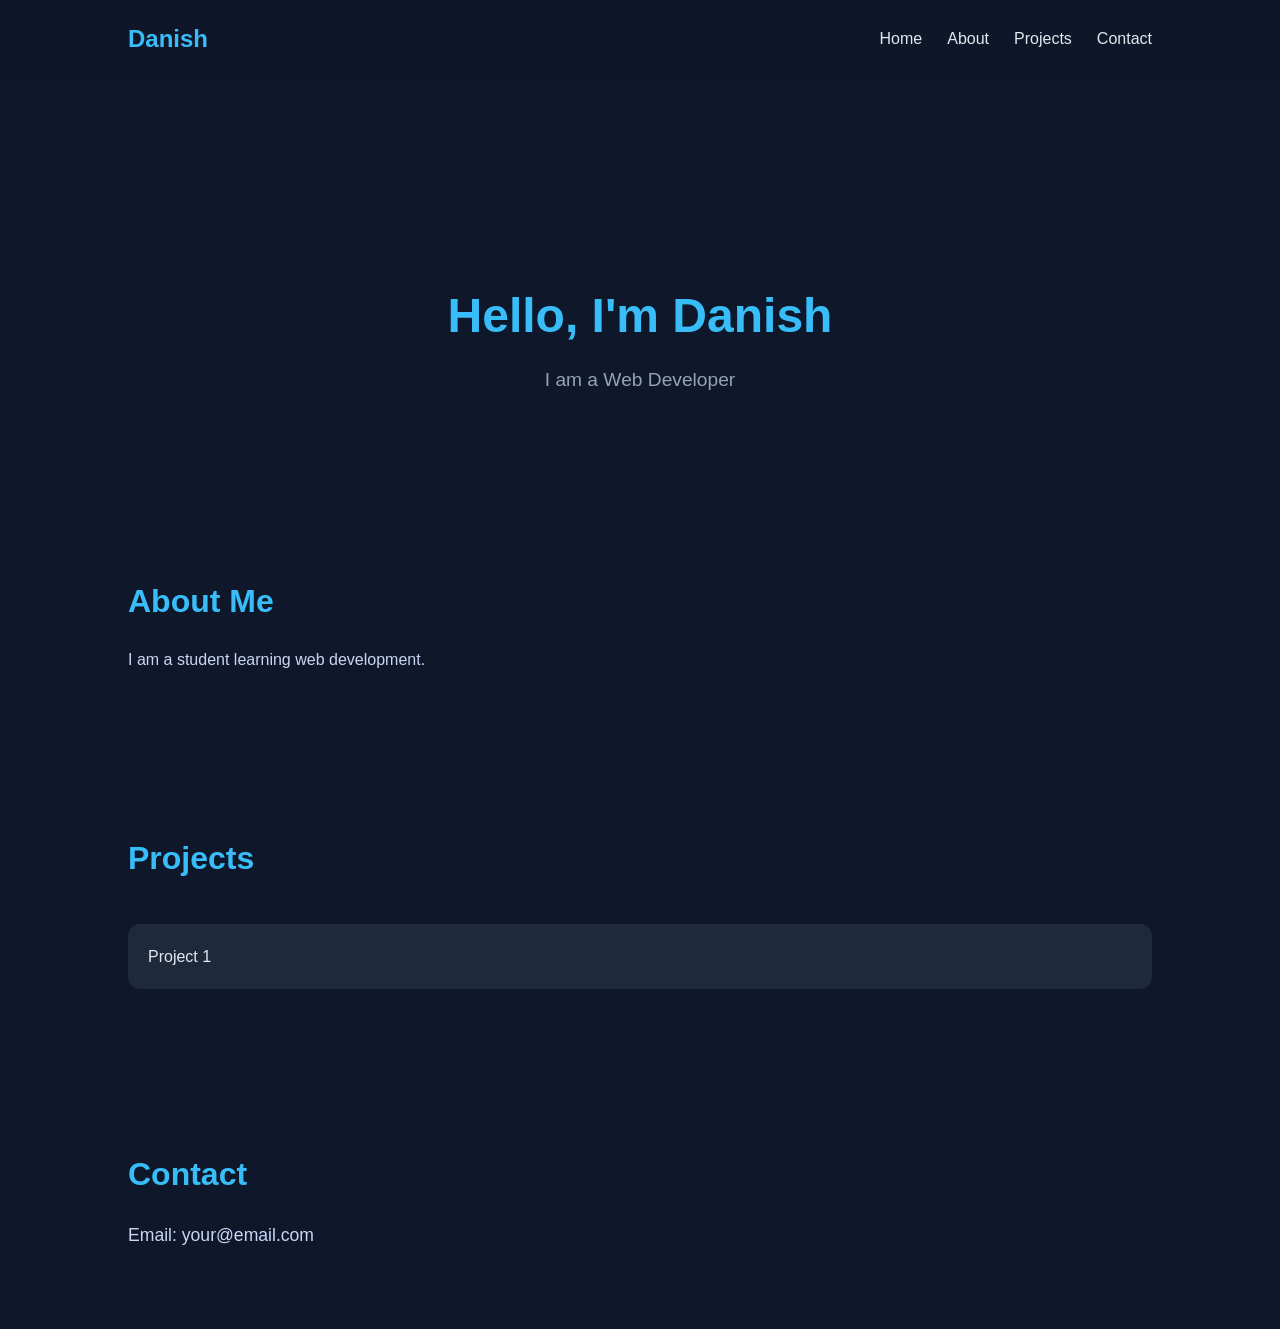
==== portfolio-website/index.html @ 6285f58d "First commit" ====
<!doctype html>
<html lang="en">
  <head>
    <title>My Portfolio</title>
    <link rel="stylesheet" href="style.css" />
  </head>
  <body>
    <nav>
      <h2>Danish</h2>
      <ul>
        <li>Home</li>
        <li>About</li>
        <li>Projects</li>
        <li>Contact</li>
      </ul>
    </nav>

    <section class="hero">
      <h1>Hello, I'm Danish</h1>
      <p>I am a Web Developer</p>
    </section>
  </body>
</html>
<section id="about">
  <h2>About Me</h2>
  <p>I am a student learning web development.</p>
</section>

<section id="projects">
  <h2>Projects</h2>
  <div class="project">Project 1</div>
</section>

<section id="contact">
  <h2>Contact</h2>
  <p>Email: your@email.com</p>
</section>
<meta name="description" content="My portfolio website" />
<meta name="keywords" content="web developer, portfolio" />
---- portfolio-website/style.css ----
body {
  margin: 0;
  font-family: Arial;
  background: #0f172a;
  color: white;
}

nav {
  display: flex;
  justify-content: space-between;
  padding: 20px;
}

.hero {
  text-align: center;
  margin-top: 100px;
}
/* Reset */
* {
  margin: 0;
  padding: 0;
  box-sizing: border-box;
}

/* Body */
body {
  font-family: "Segoe UI", sans-serif;
  background: #0f172a;
  color: #e2e8f0;
  line-height: 1.6;
}

/* Navbar */
nav {
  display: flex;
  justify-content: space-between;
  align-items: center;
  padding: 20px 10%;
  background: rgba(15, 23, 42, 0.8);
  backdrop-filter: blur(10px);
  position: sticky;
  top: 0;
}

nav h2 {
  color: #38bdf8;
}

nav ul {
  display: flex;
  list-style: none;
  gap: 25px;
}

nav ul li {
  cursor: pointer;
  transition: 0.3s;
}

nav ul li:hover {
  color: #38bdf8;
}

/* Hero Section */
.hero {
  text-align: center;
  padding: 100px 20px;
}

.hero h1 {
  font-size: 3rem;
  color: #38bdf8;
}

.hero p {
  margin-top: 10px;
  font-size: 1.2rem;
  color: #94a3b8;
}

/* Sections General */
section {
  padding: 80px 10%;
}

section h2 {
  font-size: 2rem;
  margin-bottom: 20px;
  color: #38bdf8;
}

/* About Section */
#about p {
  max-width: 600px;
  color: #cbd5f5;
}

/* Projects Section */
#projects {
  display: flex;
  flex-direction: column;
  gap: 20px;
}

.project {
  background: #1e293b;
  padding: 20px;
  border-radius: 12px;
  transition: 0.3s;
}

.project:hover {
  transform: translateY(-5px);
  background: #334155;
}

/* Contact Section */
#contact p {
  font-size: 1.1rem;
  color: #cbd5f5;
}

/* Responsive */
@media (max-width: 768px) {
  nav {
    flex-direction: column;
    gap: 10px;
  }

  .hero h1 {
    font-size: 2rem;
  }

  section {
    padding: 50px 5%;
  }
}
@media (max-width: 768px) {
  nav {
    flex-direction: column;
  }
}
/* ===== MOBILE OPTIMIZATION ===== */
@media (max-width: 768px) {
  /* Navbar */
  nav {
    flex-direction: column;
    align-items: center;
    padding: 15px 5%;
    gap: 10px;
  }

  nav h2 {
    font-size: 1.5rem;
  }

  nav ul {
    flex-direction: column;
    gap: 10px;
    align-items: center;
  }

  /* Hero Section */
  .hero {
    padding: 60px 15px;
  }

  .hero h1 {
    font-size: 2rem;
    line-height: 1.3;
  }

  .hero p {
    font-size: 1rem;
  }

  /* Sections */
  section {
    padding: 50px 5%;
  }

  section h2 {
    font-size: 1.6rem;
    text-align: center;
  }

  /* About */
  #about p {
    text-align: center;
    font-size: 0.95rem;
  }

  /* Projects */
  #projects {
    gap: 15px;
  }

  .project {
    padding: 15px;
    font-size: 0.95rem;
  }

  /* Contact */
  #contact {
    text-align: center;
  }

  #contact p {
    font-size: 1rem;
  }
}
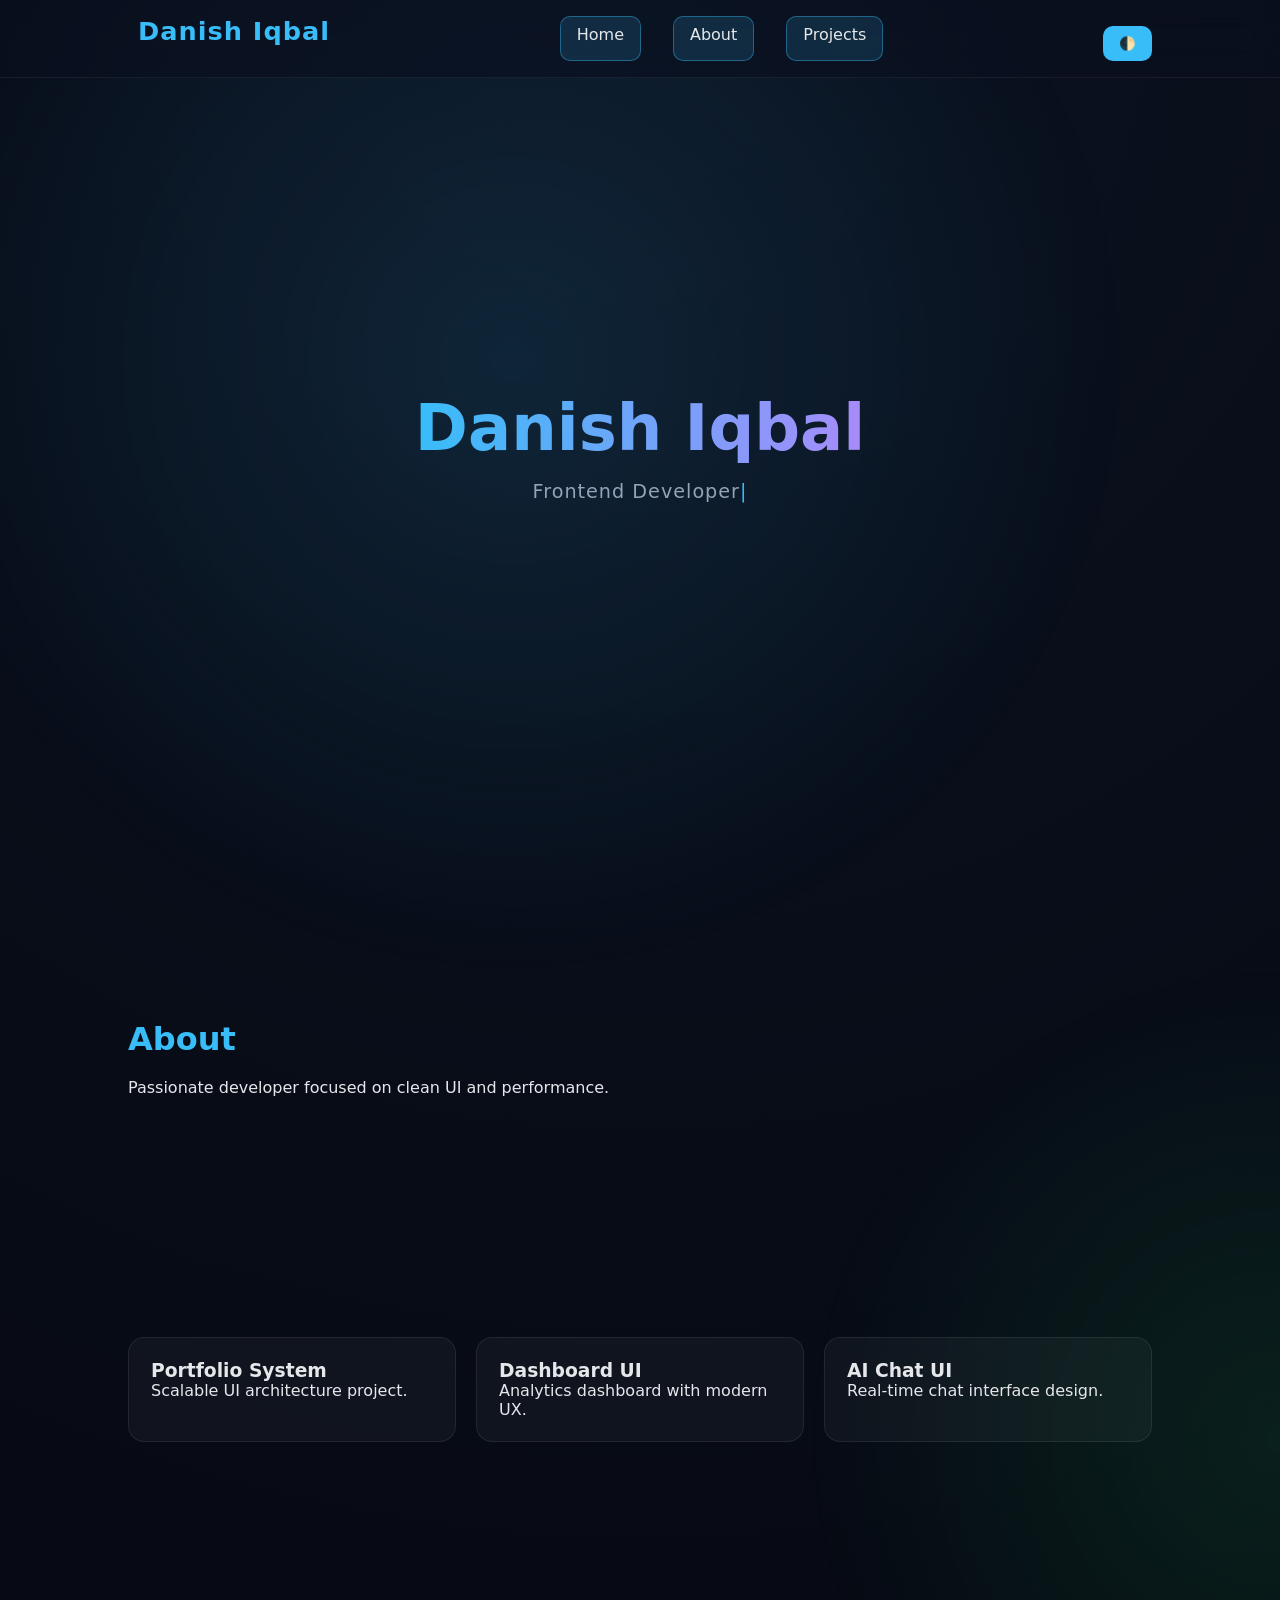
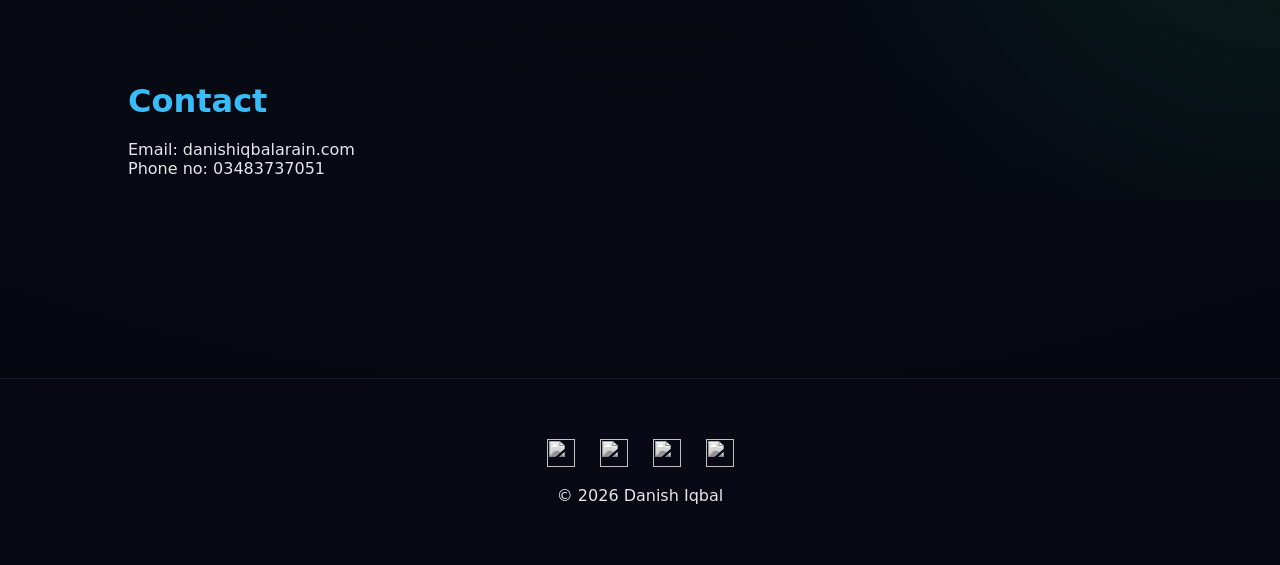
==== commit 463544d8: "Improved UI: premium design, animations, footer update" ====
--- a/portfolio-website/index.html
+++ b/portfolio-website/index.html
@@ -6,34 +6,85 @@
   </head>
   <body>
     <nav>
-      <h2>Danish</h2>
-      <ul>
-        <li>Home</li>
-        <li>About</li>
-        <li>Projects</li>
-        <li>Contact</li>
-      </ul>
+      <div class="logo">Danish Iqbal</div>
+
+      <div class="nav-links">
+        <a href="#home" class="nav-btn">Home</a>
+        <a href="#about" class="nav-btn">About</a>
+        <a href="#projects" class="nav-btn">Projects</a>
+      </div>
+
+      <button onclick="toggleTheme()">🌓</button>
     </nav>
 
-    <section class="hero">
-      <h1>Hello, I'm Danish</h1>
-      <p>I am a Web Developer</p>
+    <section id="home" class="hero">
+      <div class="hero-content">
+        <h1>Danish Iqbal</h1>
+
+        <!-- SECOND DIV (TEXT ANIMATION TARGET) -->
+        <p class="subtitle" id="typed-text"></p>
+      </div>
     </section>
+
+    <section id="about">
+      <h2>About</h2>
+      <p>Passionate developer focused on clean UI and performance.</p>
+    </section>
+
+    <section id="projects" class="grid">
+      <div class="card">
+        <h3>Portfolio System</h3>
+        <p>Scalable UI architecture project.</p>
+      </div>
+
+      <div class="card">
+        <h3>Dashboard UI</h3>
+        <p>Analytics dashboard with modern UX.</p>
+      </div>
+
+      <div class="card">
+        <h3>AI Chat UI</h3>
+        <p>Real-time chat interface design.</p>
+      </div>
+    </section>
+
+    <section id="contact">
+      <h2>Contact</h2>
+      <p>Email: danishiqbalarain.com</p>
+      <p>Phone no: 03483737051</p>
+    </section>
+
+    <script src="script.js"></script>
   </body>
+  <footer class="footer">
+    <div class="socials">
+      <a href="https://github.com/" target="_blank" class="icon">
+        <img
+          src="https://cdn.jsdelivr.net/gh/devicons/devicon/icons/github/github-original.svg"
+        />
+      </a>
+
+      <a href="https://linkedin.com/" target="_blank" class="icon">
+        <img
+          src="https://cdn.jsdelivr.net/gh/devicons/devicon/icons/linkedin/linkedin-plain.svg"
+        />
+      </a>
+
+      <a href="https://twitter.com/" target="_blank" class="icon">
+        <img
+          src="https://cdn.jsdelivr.net/gh/devicons/devicon/icons/twitter/twitter-original.svg"
+        />
+      </a>
+
+      <a href="https://facebook.com/" target="_blank" class="icon">
+        <img
+          src="https://cdn.jsdelivr.net/gh/devicons/devicon/icons/facebook/facebook-original.svg"
+        />
+      </a>
+    </div>
+
+    <p>© 2026 Danish Iqbal</p>
+  </footer>
+  <meta name="description" content="My portfolio website" />
+  <meta name="keywords" content="web developer, portfolio" />
 </html>
-<section id="about">
-  <h2>About Me</h2>
-  <p>I am a student learning web development.</p>
-</section>
-
-<section id="projects">
-  <h2>Projects</h2>
-  <div class="project">Project 1</div>
-</section>
-
-<section id="contact">
-  <h2>Contact</h2>
-  <p>Email: your@email.com</p>
-</section>
-<meta name="description" content="My portfolio website" />
-<meta name="keywords" content="web developer, portfolio" />
--- a/portfolio-website/style.css
+++ b/portfolio-website/style.css
@@ -1,211 +1,253 @@
-body {
-  margin: 0;
-  font-family: Arial;
-  background: #0f172a;
-  color: white;
-}
-
-nav {
-  display: flex;
-  justify-content: space-between;
-  padding: 20px;
-}
-
-.hero {
-  text-align: center;
-  margin-top: 100px;
-}
-/* Reset */
+/* ===== MODERN PREMIUM PORTFOLIO (REAL INDUSTRY STYLE) ===== */
+
 * {
   margin: 0;
   padding: 0;
   box-sizing: border-box;
 }
 
-/* Body */
+html {
+  scroll-behavior: smooth;
+}
+
 body {
-  font-family: "Segoe UI", sans-serif;
-  background: #0f172a;
-  color: #e2e8f0;
-  line-height: 1.6;
-}
-
-/* Navbar */
+  font-family:
+    system-ui,
+    -apple-system,
+    Segoe UI;
+  background: radial-gradient(circle at top, #0b1220, #05070f);
+  color: #e5e7eb;
+}
+
+/* NAVBAR */
 nav {
+  position: fixed;
+  top: 0;
+  width: 100%;
   display: flex;
   justify-content: space-between;
+  padding: 16px 10%;
+  background: rgba(10, 15, 30, 0.6);
+  backdrop-filter: blur(16px);
+  border-bottom: 1px solid rgba(255, 255, 255, 0.06);
+  z-index: 1000;
+}
+
+nav div,
+nav a {
+  color: #e5e7eb;
+  text-decoration: none;
+  margin: 0 10px;
+  font-weight: 500;
+}
+
+nav a:hover {
+  color: #38bdf8;
+}
+
+/* HERO */
+.hero {
+  height: 100vh;
+  display: flex;
   align-items: center;
-  padding: 20px 10%;
-  background: rgba(15, 23, 42, 0.8);
-  backdrop-filter: blur(10px);
-  position: sticky;
-  top: 0;
-}
-
-nav h2 {
-  color: #38bdf8;
-}
-
-nav ul {
-  display: flex;
-  list-style: none;
-  gap: 25px;
-}
-
-nav ul li {
-  cursor: pointer;
-  transition: 0.3s;
-}
-
-nav ul li:hover {
-  color: #38bdf8;
-}
-
-/* Hero Section */
-.hero {
+  justify-content: center;
   text-align: center;
-  padding: 100px 20px;
 }
 
 .hero h1 {
-  font-size: 3rem;
-  color: #38bdf8;
+  font-size: 4rem;
+  background: linear-gradient(90deg, #38bdf8, #a78bfa);
+  -webkit-background-clip: text;
+  -webkit-text-fill-color: transparent;
 }
 
 .hero p {
-  margin-top: 10px;
+  margin-top: 15px;
+  color: #94a3b8;
   font-size: 1.2rem;
-  color: #94a3b8;
-}
-
-/* Sections General */
+}
+
+/* SECTIONS */
 section {
-  padding: 80px 10%;
-}
-
-section h2 {
+  padding: 120px 10%;
+}
+
+h2 {
   font-size: 2rem;
   margin-bottom: 20px;
   color: #38bdf8;
 }
 
-/* About Section */
-#about p {
-  max-width: 600px;
-  color: #cbd5f5;
-}
-
-/* Projects Section */
-#projects {
-  display: flex;
-  flex-direction: column;
+/* CARDS */
+.grid {
+  display: grid;
+  grid-template-columns: repeat(auto-fit, minmax(260px, 1fr));
   gap: 20px;
 }
 
-.project {
-  background: #1e293b;
-  padding: 20px;
-  border-radius: 12px;
+.card {
+  background: rgba(255, 255, 255, 0.04);
+  border: 1px solid rgba(255, 255, 255, 0.08);
+  padding: 22px;
+  border-radius: 16px;
   transition: 0.3s;
 }
 
-.project:hover {
-  transform: translateY(-5px);
-  background: #334155;
-}
-
-/* Contact Section */
-#contact p {
-  font-size: 1.1rem;
-  color: #cbd5f5;
-}
-
-/* Responsive */
+.card:hover {
+  transform: translateY(-10px);
+  border-color: #38bdf8;
+  box-shadow: 0 20px 40px rgba(0, 0, 0, 0.4);
+}
+
+/* BUTTON */
+button {
+  margin-top: 10px;
+  padding: 10px 16px;
+  border: none;
+  border-radius: 10px;
+  background: #38bdf8;
+  color: #0b1220;
+  cursor: pointer;
+  font-weight: bold;
+  transition: 0.3s;
+}
+
+button:hover {
+  transform: scale(1.05);
+}
+
+/* ANIMATION */
+.hidden {
+  opacity: 0;
+  transform: translateY(20px);
+}
+
+.show {
+  opacity: 1;
+  transform: translateY(0);
+  transition: 0.6s ease;
+}
+
+/* MOBILE */
 @media (max-width: 768px) {
+  .hero h1 {
+    font-size: 2.5rem;
+  }
+
   nav {
     flex-direction: column;
     gap: 10px;
   }
-
-  .hero h1 {
-    font-size: 2rem;
-  }
-
-  section {
-    padding: 50px 5%;
-  }
-}
-@media (max-width: 768px) {
-  nav {
-    flex-direction: column;
-  }
-}
-/* ===== MOBILE OPTIMIZATION ===== */
-@media (max-width: 768px) {
-  /* Navbar */
-  nav {
-    flex-direction: column;
-    align-items: center;
-    padding: 15px 5%;
-    gap: 10px;
-  }
-
-  nav h2 {
-    font-size: 1.5rem;
-  }
-
-  nav ul {
-    flex-direction: column;
-    gap: 10px;
-    align-items: center;
-  }
-
-  /* Hero Section */
-  .hero {
-    padding: 60px 15px;
-  }
-
-  .hero h1 {
-    font-size: 2rem;
-    line-height: 1.3;
-  }
-
-  .hero p {
-    font-size: 1rem;
-  }
-
-  /* Sections */
-  section {
-    padding: 50px 5%;
-  }
-
-  section h2 {
-    font-size: 1.6rem;
-    text-align: center;
-  }
-
-  /* About */
-  #about p {
-    text-align: center;
-    font-size: 0.95rem;
-  }
-
-  /* Projects */
-  #projects {
-    gap: 15px;
-  }
-
-  .project {
-    padding: 15px;
-    font-size: 0.95rem;
-  }
-
-  /* Contact */
-  #contact {
-    text-align: center;
-  }
-
-  #contact p {
-    font-size: 1rem;
-  }
-}
+}
+/* ===== NAVBAR BRAND (H1 STYLE BLUE) ===== */
+.logo {
+  font-size: 1.6rem;
+  font-weight: 700;
+  color: #38bdf8; /* blue schema */
+  letter-spacing: 1px;
+}
+
+/* ===== NAV BUTTONS (SOLID BLOCK STYLE) ===== */
+.nav-links {
+  display: flex;
+  gap: 12px;
+}
+
+.nav-btn {
+  padding: 8px 16px;
+  background: rgba(56, 189, 248, 0.15);
+  border: 1px solid rgba(56, 189, 248, 0.4);
+  border-radius: 10px;
+  color: #e5e7eb;
+  text-decoration: none;
+  font-weight: 500;
+  transition: 0.3s ease;
+}
+
+/* hover effect */
+.nav-btn:hover {
+  background: #38bdf8;
+  color: #0b1220;
+  transform: translateY(-2px);
+  box-shadow: 0 10px 20px rgba(56, 189, 248, 0.25);
+}
+/* ===== ANIMATED BACKGROUND ===== */
+
+body::before {
+  content: "";
+  position: fixed;
+  top: 0;
+  left: 0;
+  width: 200%;
+  height: 200%;
+  background:
+    radial-gradient(circle at 20% 20%, #38bdf8 0%, transparent 25%),
+    radial-gradient(circle at 80% 30%, #a78bfa 0%, transparent 25%),
+    radial-gradient(circle at 50% 80%, #22c55e 0%, transparent 25%);
+  opacity: 0.12;
+  z-index: -1;
+  animation: moveBg 12s linear infinite;
+}
+
+/* floating movement */
+@keyframes moveBg {
+  0% {
+    transform: translate(0, 0);
+  }
+  50% {
+    transform: translate(-5%, -5%);
+  }
+  100% {
+    transform: translate(0, 0);
+  }
+}
+.subtitle {
+  font-size: 1.3rem;
+  color: #94a3b8;
+  margin-top: 15px;
+  letter-spacing: 1px;
+  min-height: 30px;
+}
+
+.subtitle::after {
+  content: "|";
+  animation: blink 0.8s infinite;
+  color: #38bdf8;
+}
+
+@keyframes blink {
+  50% {
+    opacity: 0;
+  }
+}
+/* ===== FOOTER ===== */
+
+.footer {
+  padding: 60px 10%;
+  text-align: center;
+  border-top: 1px solid rgba(255, 255, 255, 0.08);
+  margin-top: 80px;
+  background: rgba(10, 15, 30, 0.3);
+  backdrop-filter: blur(10px);
+}
+
+.socials {
+  display: flex;
+  justify-content: center;
+  gap: 25px;
+  margin-bottom: 15px;
+}
+
+/* ICON STYLE */
+.icon img {
+  width: 28px;
+  height: 28px;
+  filter: grayscale(100%);
+  transition: 0.3s ease;
+}
+
+/* HOVER EFFECT */
+.icon:hover img {
+  filter: none;
+  transform: translateY(-4px) scale(1.1);
+}
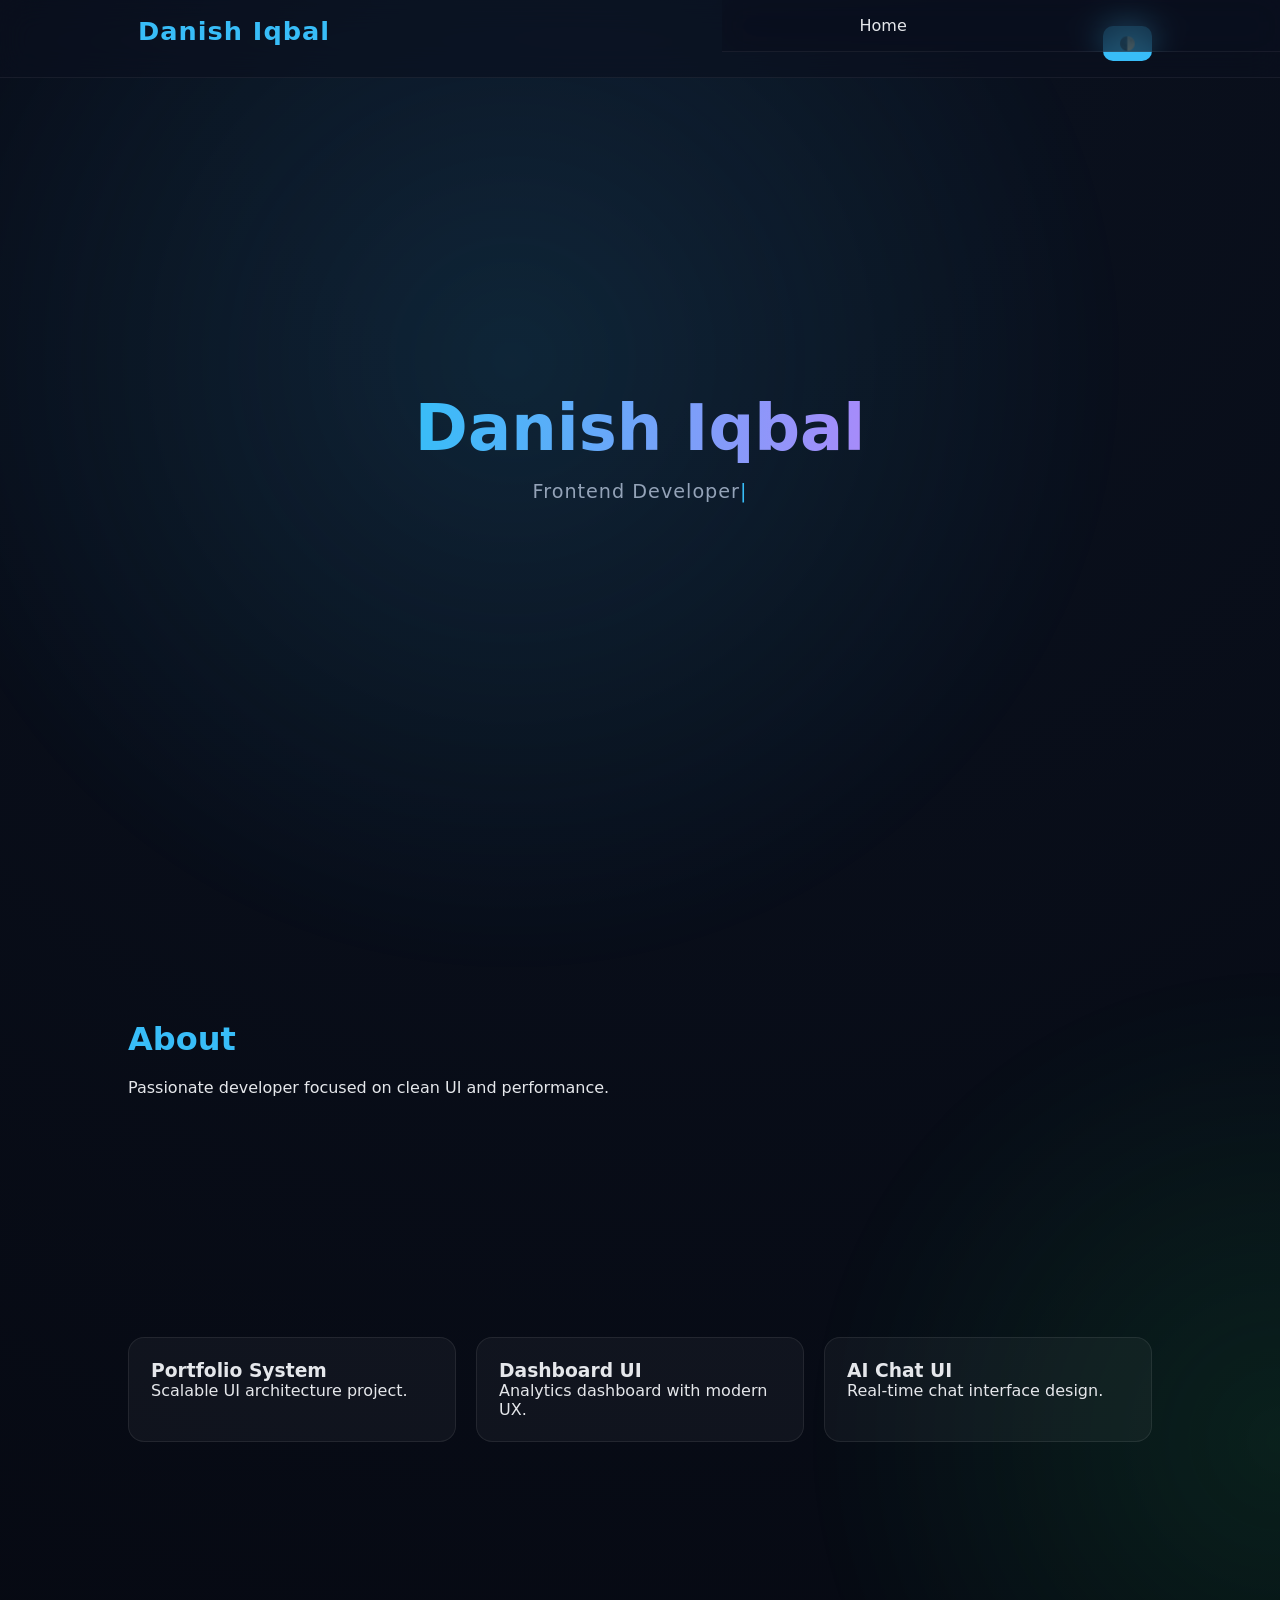
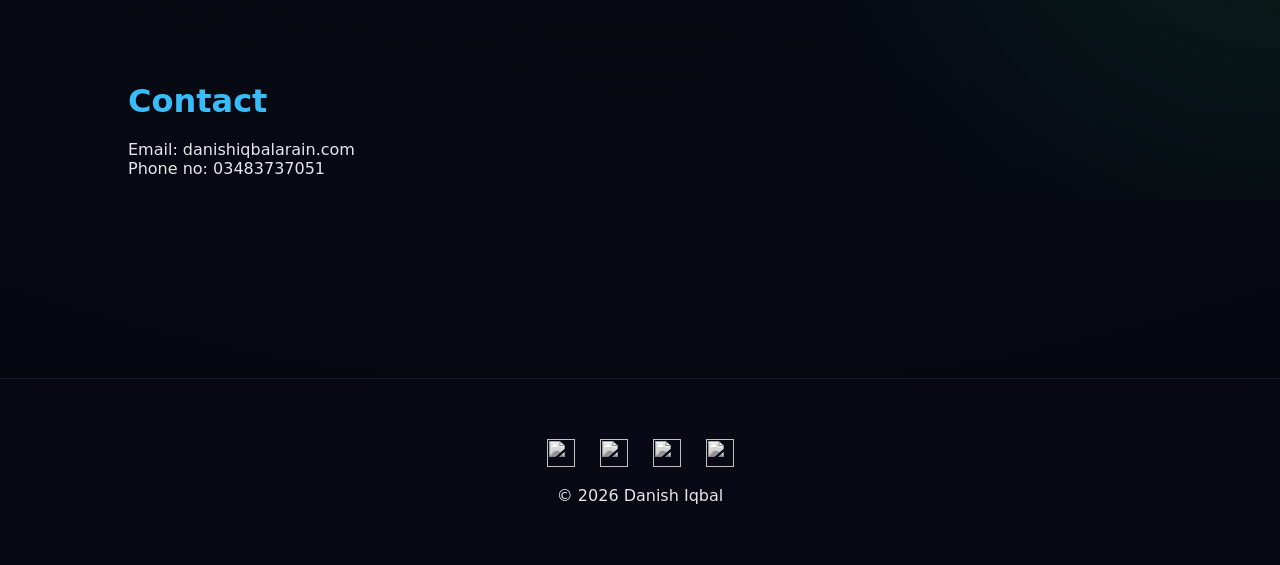
==== commit 7075ae2e: "added multi-page portfolio" ====
--- a/portfolio-website/index.html
+++ b/portfolio-website/index.html
@@ -9,9 +9,11 @@
       <div class="logo">Danish Iqbal</div>
 
       <div class="nav-links">
-        <a href="#home" class="nav-btn">Home</a>
-        <a href="#about" class="nav-btn">About</a>
-        <a href="#projects" class="nav-btn">Projects</a>
+        <nav>
+          <a href="index.html">Home</a>
+          <a href="about.html">About</a>
+          <a href="projects.html">Projects</a>
+        </nav>
       </div>
 
       <button onclick="toggleTheme()">🌓</button>
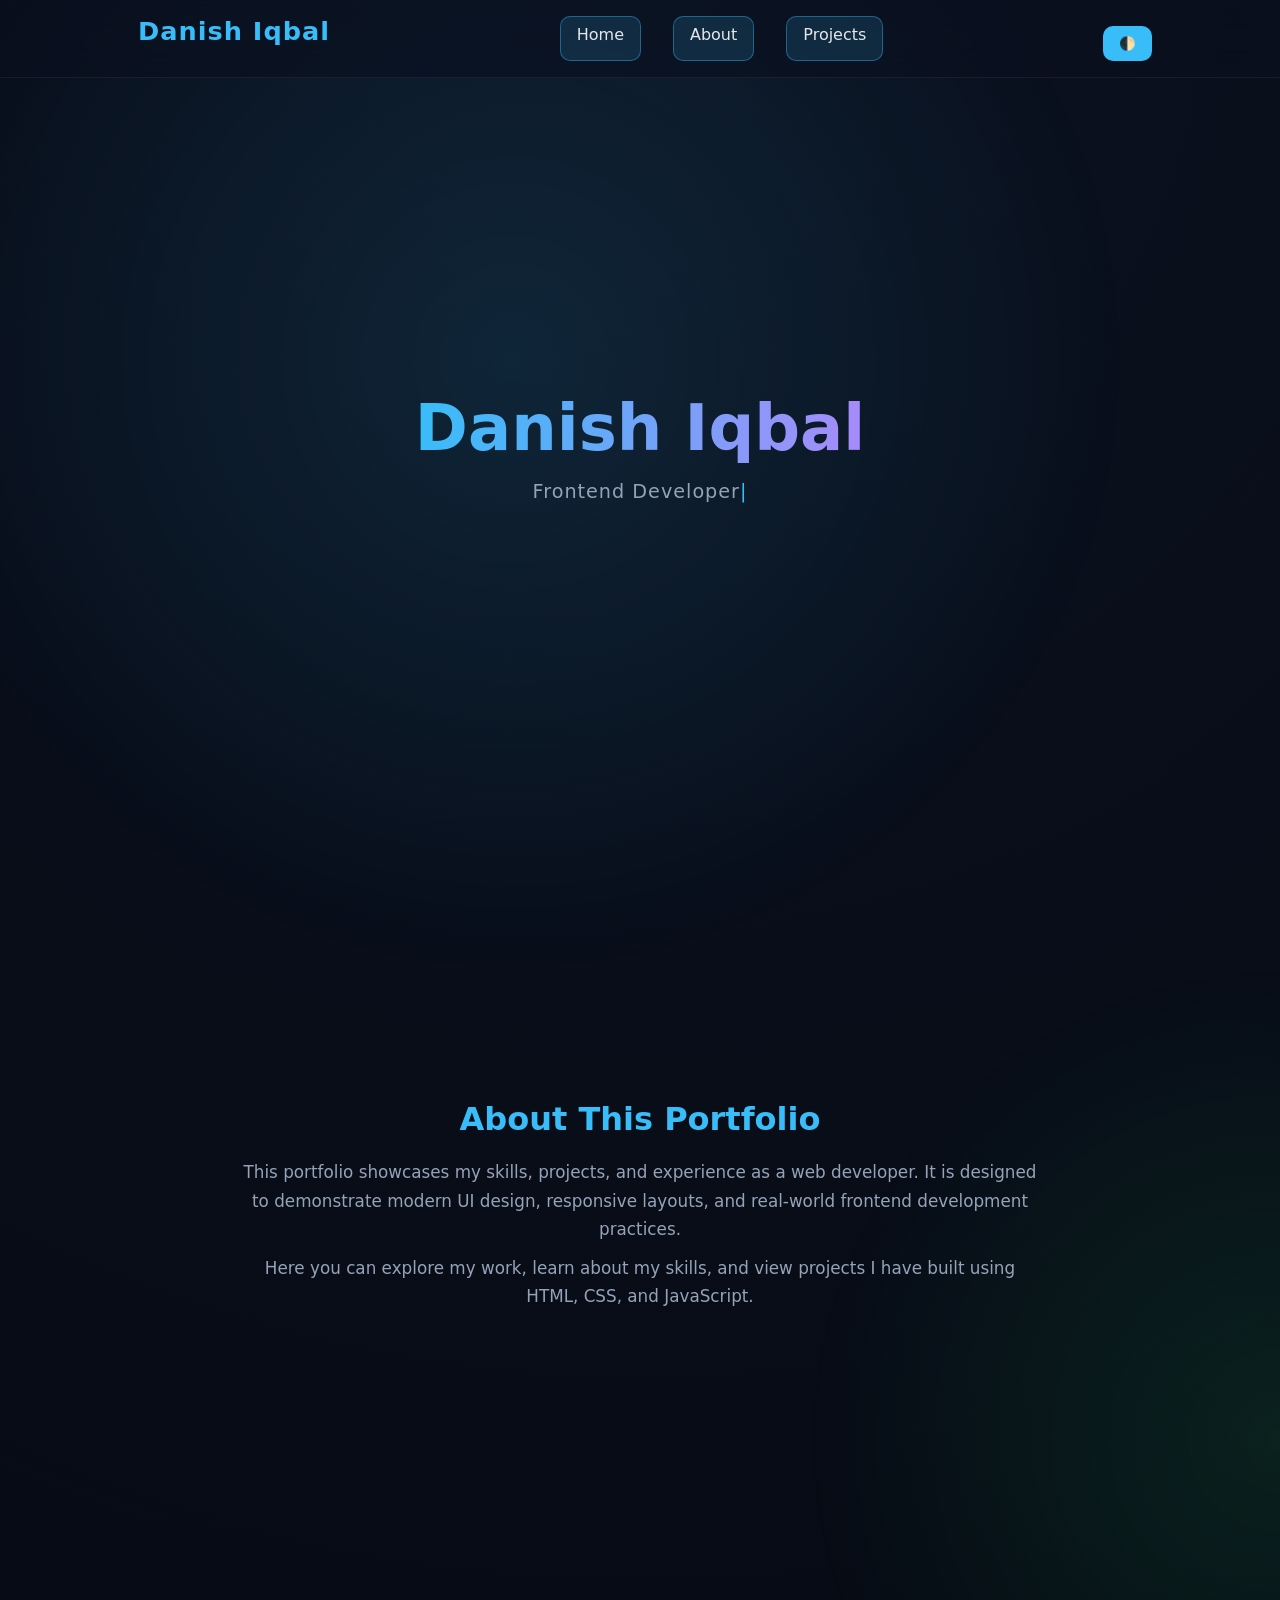
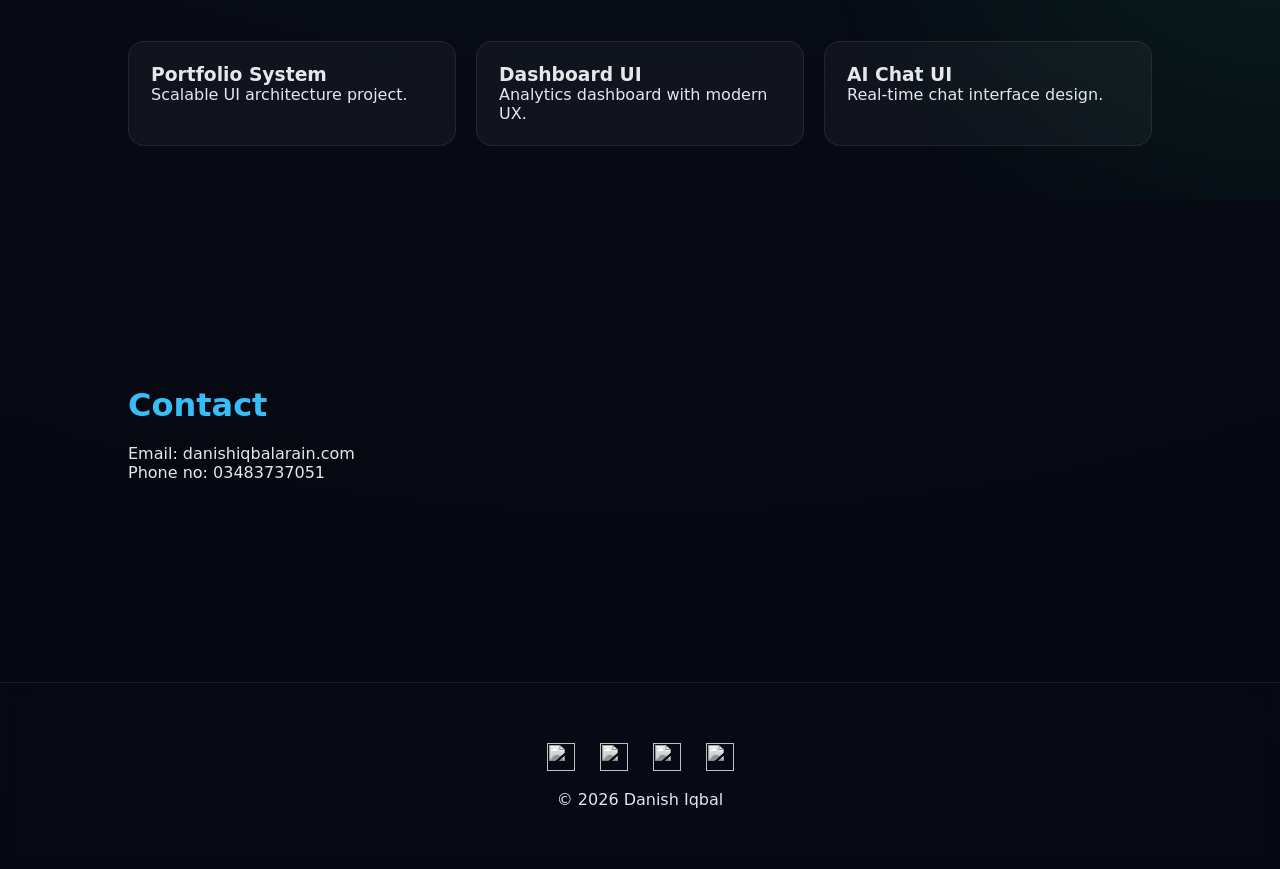
==== commit b8261dbd: "added portfolio info section" ====
--- a/portfolio-website/index.html
+++ b/portfolio-website/index.html
@@ -9,11 +9,9 @@
       <div class="logo">Danish Iqbal</div>
 
       <div class="nav-links">
-        <nav>
-          <a href="index.html">Home</a>
-          <a href="about.html">About</a>
-          <a href="projects.html">Projects</a>
-        </nav>
+        <a href="#home" class="nav-btn">Home</a>
+        <a href="#about" class="nav-btn">About</a>
+        <a href="#projects" class="nav-btn">Projects</a>
       </div>
 
       <button onclick="toggleTheme()">🌓</button>
@@ -29,8 +27,20 @@
     </section>
 
     <section id="about">
-      <h2>About</h2>
-      <p>Passionate developer focused on clean UI and performance.</p>
+      <section class="info">
+        <h2>About This Portfolio</h2>
+
+        <p>
+          This portfolio showcases my skills, projects, and experience as a web
+          developer. It is designed to demonstrate modern UI design, responsive
+          layouts, and real-world frontend development practices.
+        </p>
+
+        <p>
+          Here you can explore my work, learn about my skills, and view projects
+          I have built using HTML, CSS, and JavaScript.
+        </p>
+      </section>
     </section>
 
     <section id="projects" class="grid">
--- a/portfolio-website/style.css
+++ b/portfolio-website/style.css
@@ -251,3 +251,21 @@
   filter: none;
   transform: translateY(-4px) scale(1.1);
 }
+.info {
+  padding: 80px 10%;
+  text-align: center;
+}
+
+.info h2 {
+  font-size: 2rem;
+  color: #38bdf8;
+  margin-bottom: 20px;
+}
+
+.info p {
+  max-width: 800px;
+  margin: 10px auto;
+  color: #94a3b8;
+  line-height: 1.7;
+  font-size: 1.05rem;
+}
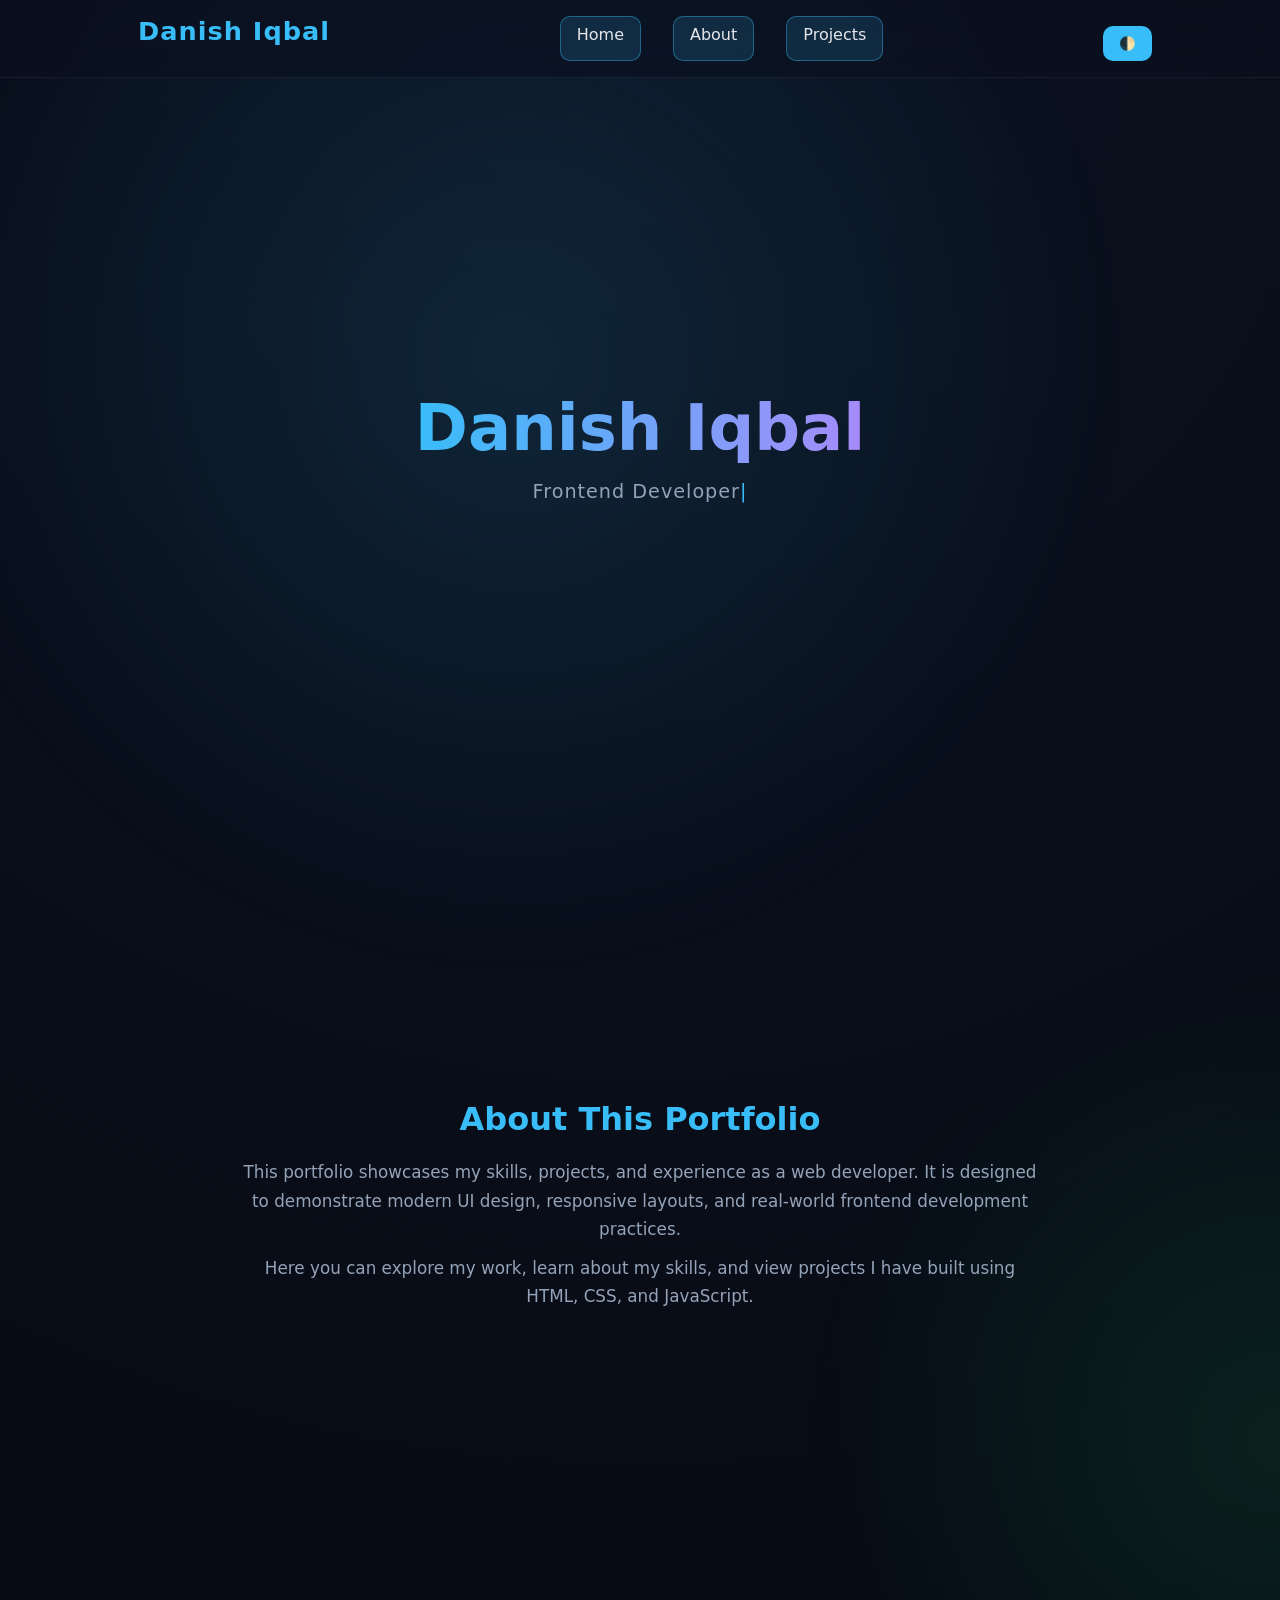
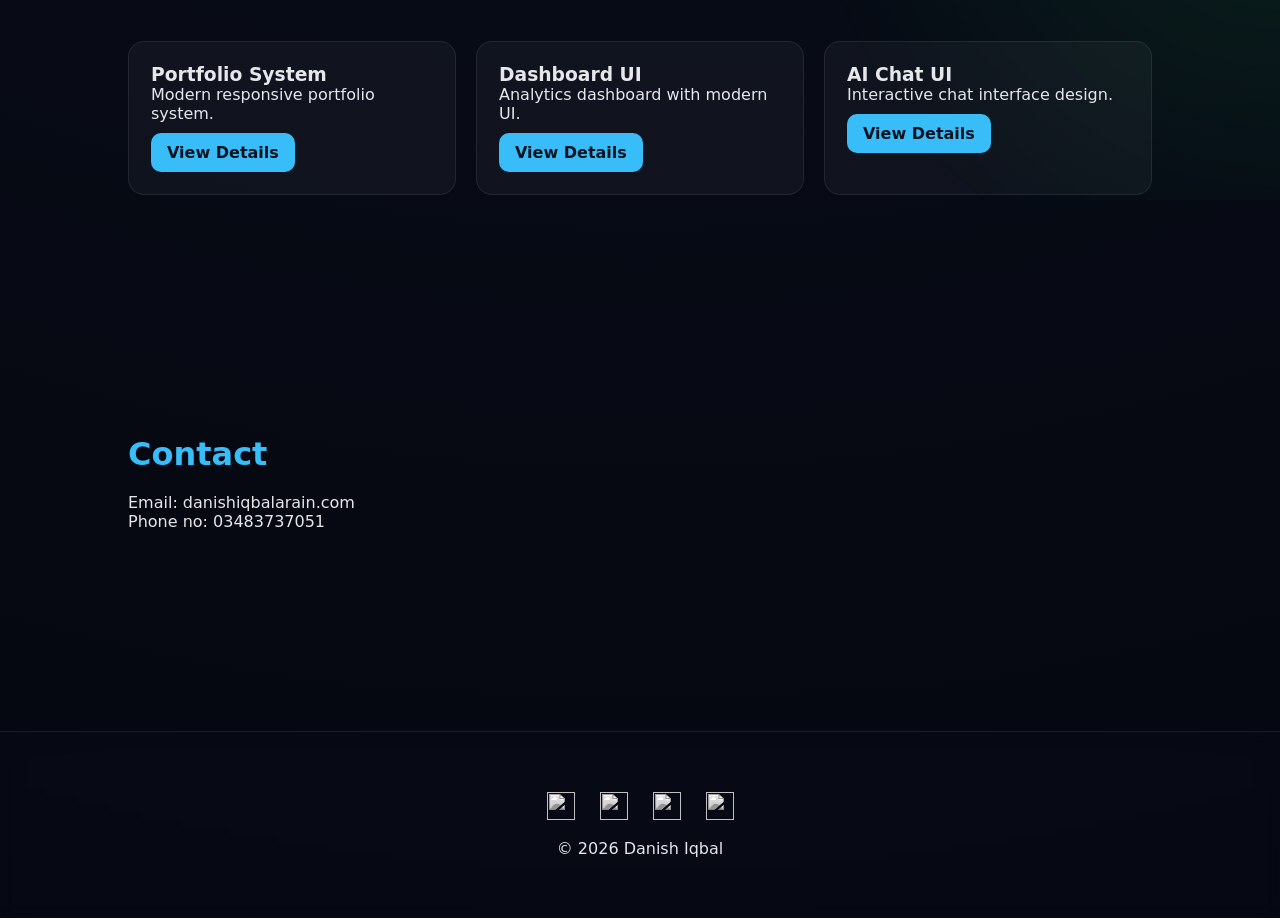
==== commit 775d9b7b: "added project detail pages" ====
--- a/portfolio-website/index.html
+++ b/portfolio-website/index.html
@@ -44,19 +44,24 @@
     </section>
 
     <section id="projects" class="grid">
-      <div class="card">
-        <h3>Portfolio System</h3>
-        <p>Scalable UI architecture project.</p>
-      </div>
+      <div class="grid">
+        <div class="card">
+          <h3>Portfolio System</h3>
+          <p>Modern responsive portfolio system.</p>
+          <a href="portfolio-system.html" class="btn">View Details</a>
+        </div>
 
-      <div class="card">
-        <h3>Dashboard UI</h3>
-        <p>Analytics dashboard with modern UX.</p>
-      </div>
+        <div class="card">
+          <h3>Dashboard UI</h3>
+          <p>Analytics dashboard with modern UI.</p>
+          <a href="dashboard.html" class="btn">View Details</a>
+        </div>
 
-      <div class="card">
-        <h3>AI Chat UI</h3>
-        <p>Real-time chat interface design.</p>
+        <div class="card">
+          <h3>AI Chat UI</h3>
+          <p>Interactive chat interface design.</p>
+          <a href="ai-chat.html" class="btn">View Details</a>
+        </div>
       </div>
     </section>
 
--- a/portfolio-website/style.css
+++ b/portfolio-website/style.css
@@ -269,3 +269,19 @@
   line-height: 1.7;
   font-size: 1.05rem;
 }
+.btn {
+  display: inline-block;
+  margin-top: 10px;
+  padding: 10px 16px;
+  background: #38bdf8;
+  color: #0b1220;
+  text-decoration: none;
+  border-radius: 10px;
+  font-weight: 600;
+  transition: 0.3s;
+}
+
+.btn:hover {
+  transform: translateY(-3px);
+  box-shadow: 0 10px 20px rgba(56, 189, 248, 0.3);
+}
